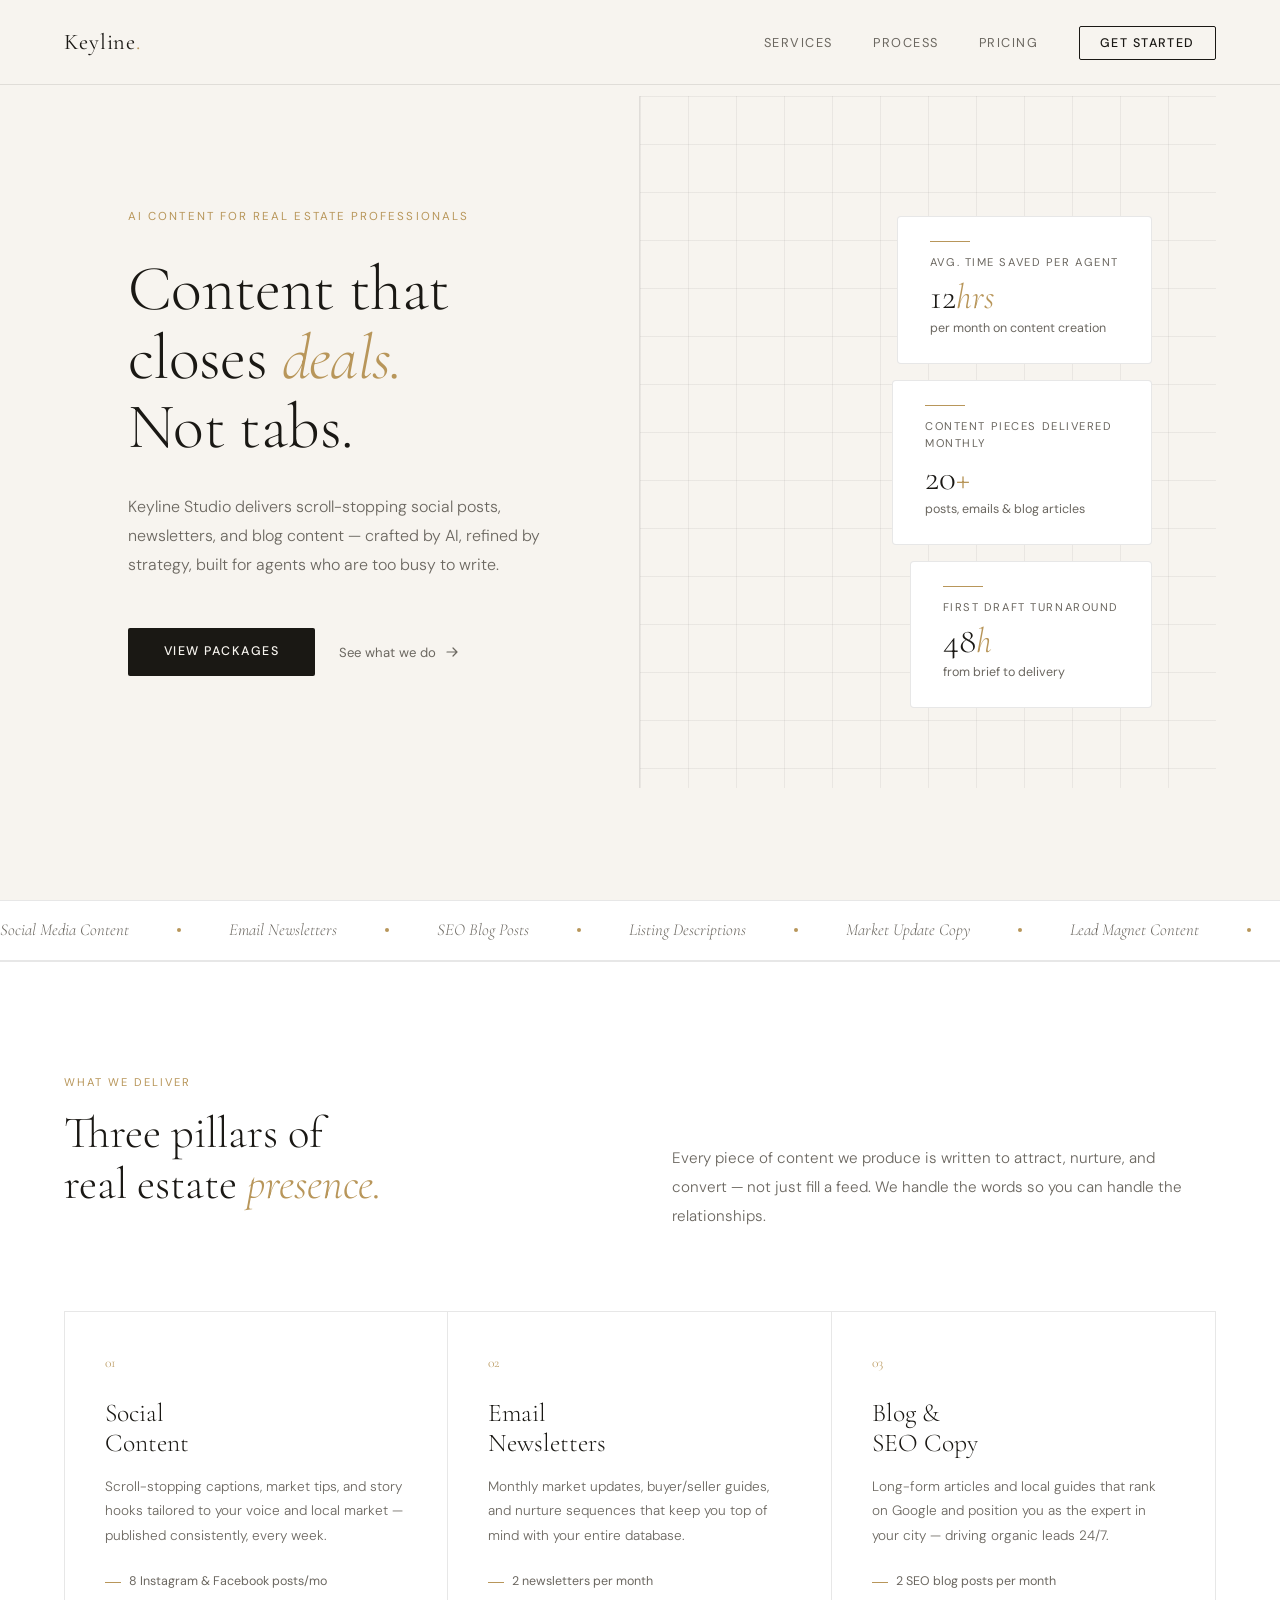
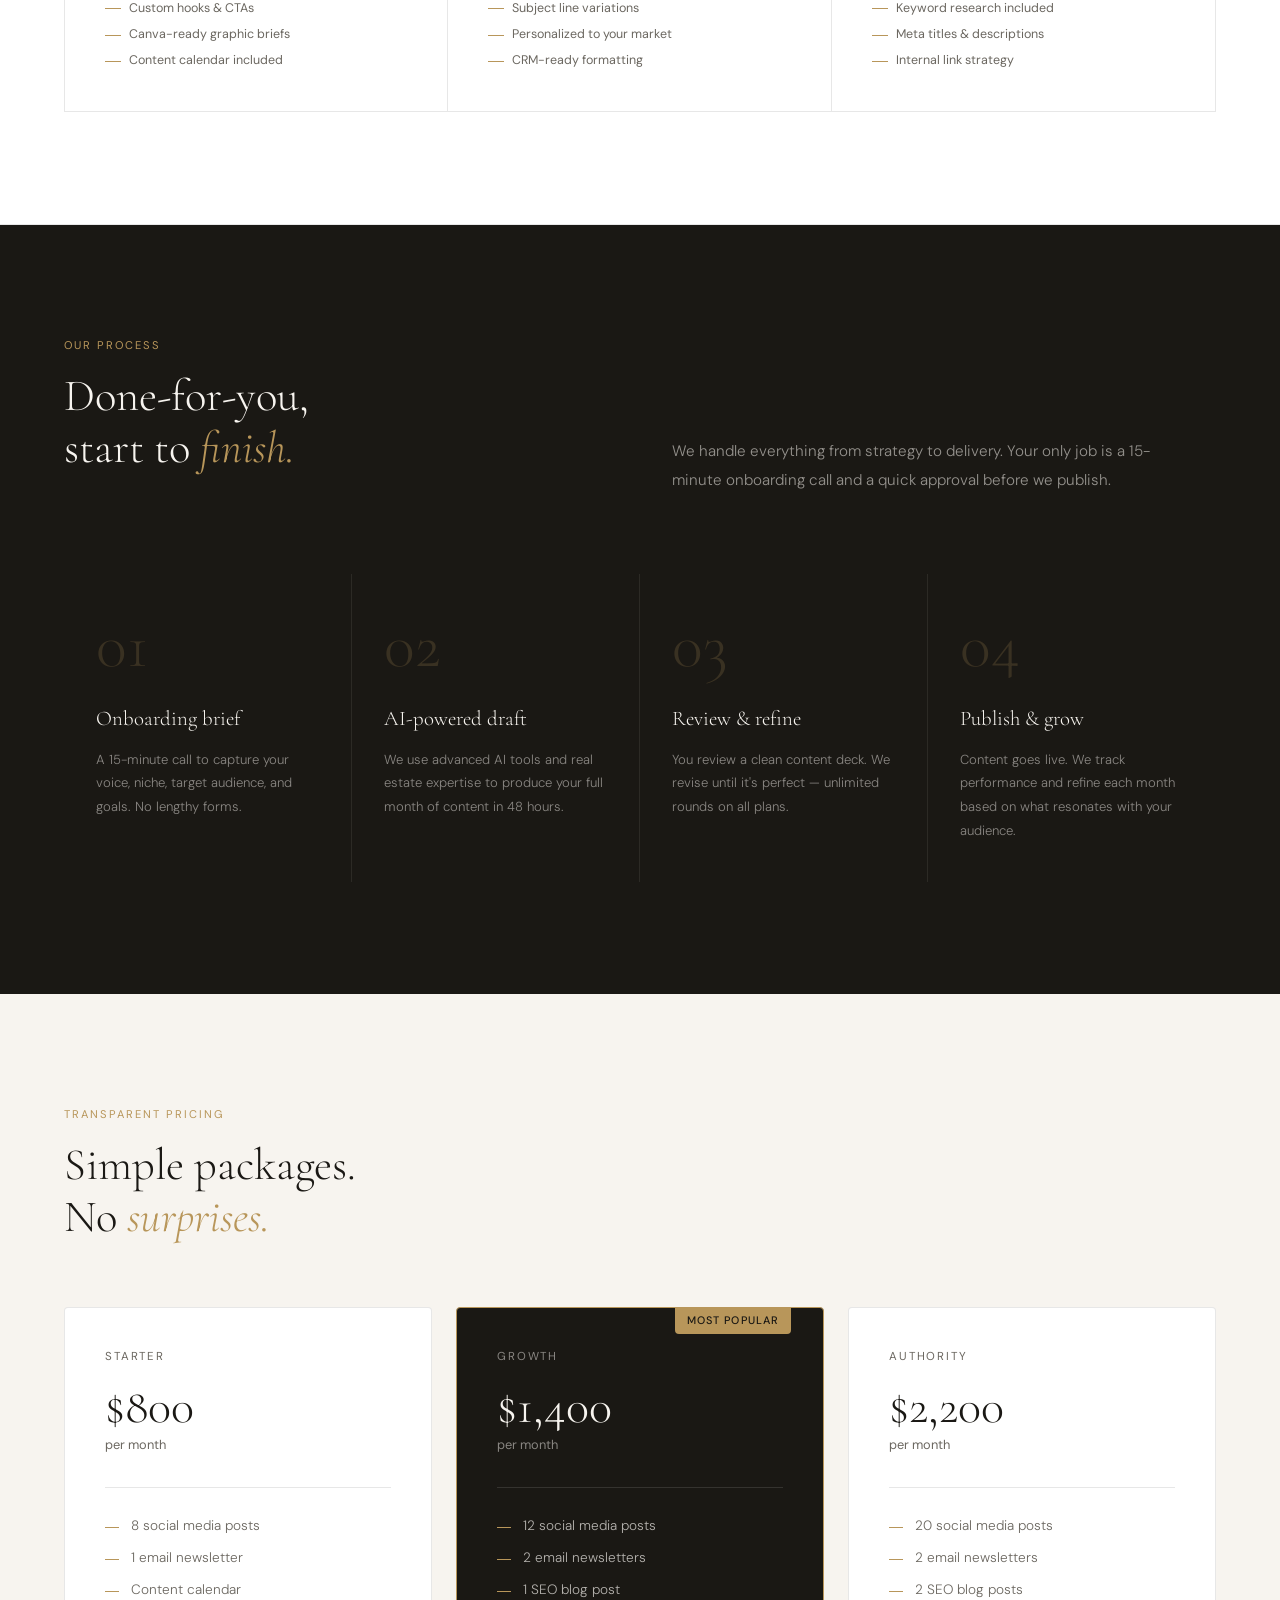
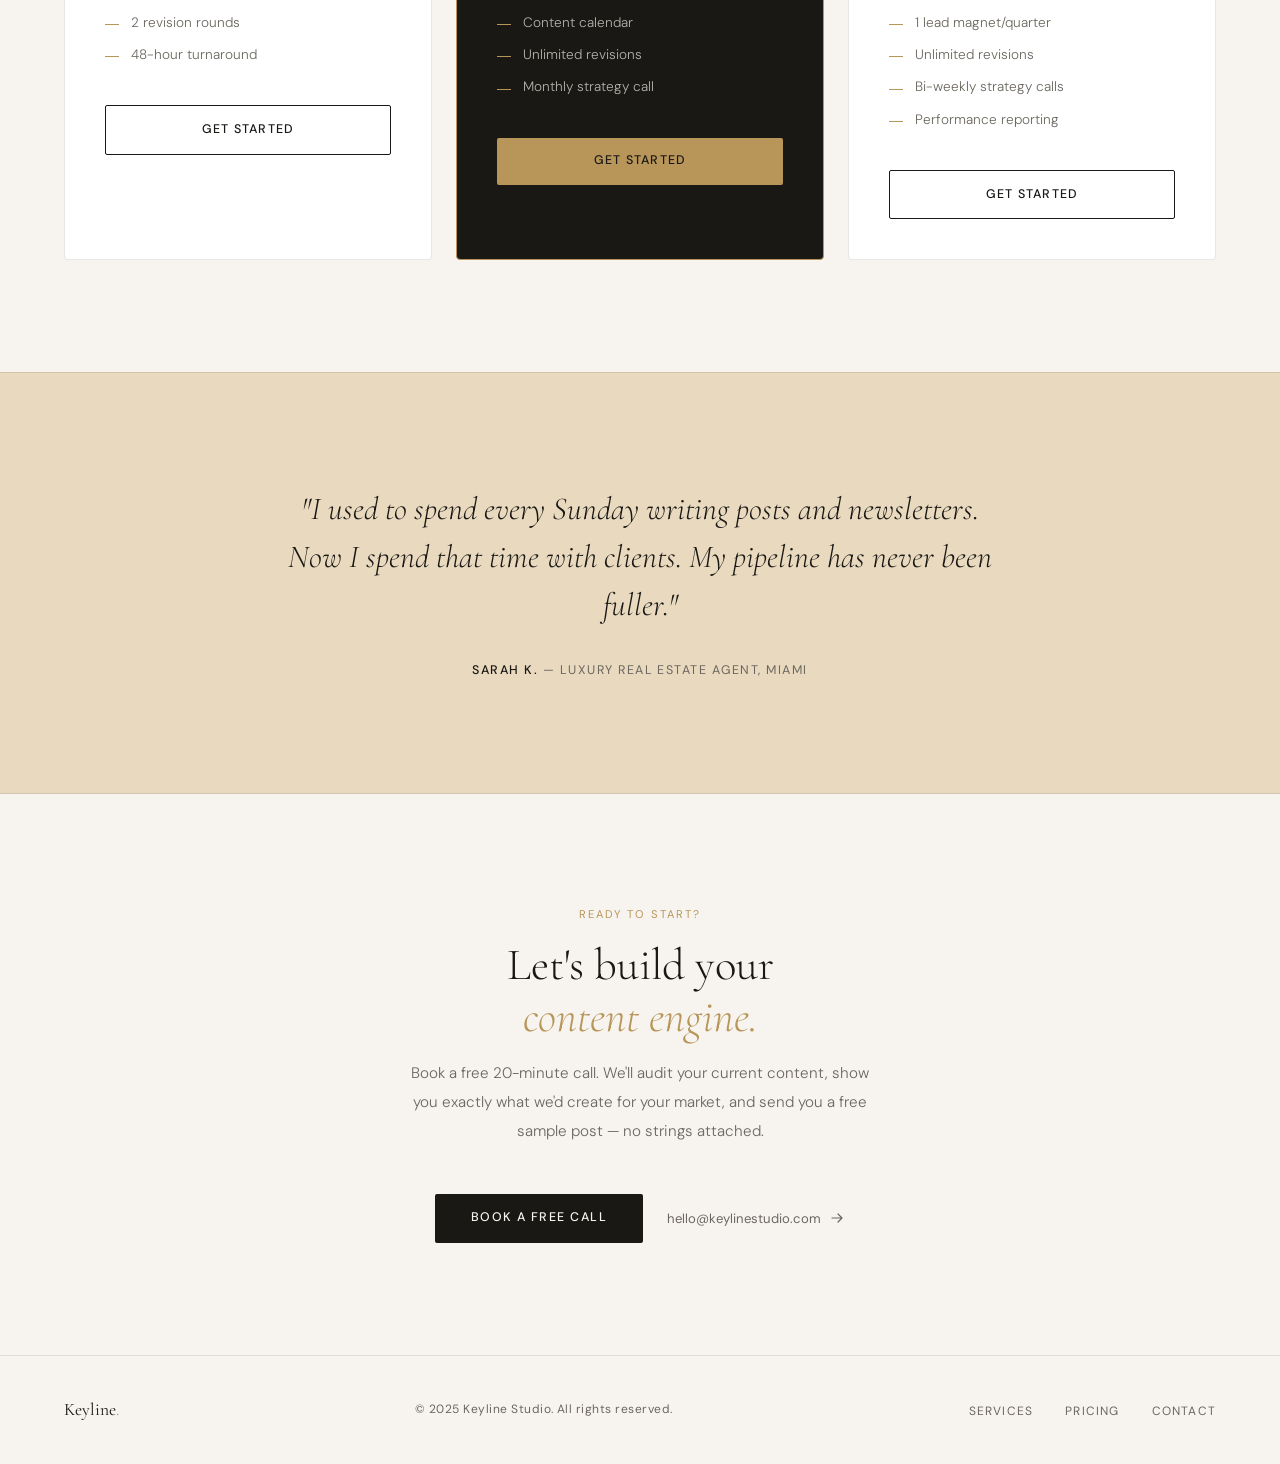
==== index.html @ b84fbfa6 "Add Git, Vercel, and AI integration scaffolding. Wire up static deploy config, env templates for Cla" ====
<!DOCTYPE html>
<html lang="en">
<head>
  <meta charset="UTF-8" />
  <meta name="viewport" content="width=device-width, initial-scale=1.0" />
  <!-- Title is set dynamically by render.js from config -->
  <title>Loading…</title>

  <!-- Google Fonts preconnect (actual import injected by render.js) -->
  <link rel="preconnect" href="https://fonts.googleapis.com" />
  <link rel="preconnect" href="https://fonts.gstatic.com" crossorigin />

  <!-- Styles -->
  <link rel="stylesheet" href="css/styles.css" />
</head>
<body>
  <!--
    All HTML is generated by render.js reading SITE config.
    To rebrand: edit js/config.js only.
    To restyle: edit css/styles.css only.
    To add/remove sections: edit js/render.js only.
  -->

  <!-- 1. Content config -->
  <script src="js/config.js"></script>

  <!-- 2. Component renderer -->
  <script src="js/render.js"></script>

  <!-- 3. Boot -->
  <script>
    Render.mount(SITE);
  </script>
</body>
</html>
---- css/styles.css ----
/* ═══════════════════════════════════════════════════════
   KEYLINE ARCHETYPE — STYLES
   Theme tokens are injected via JS from config.js
   ═══════════════════════════════════════════════════════ */

/* ── RESET & BASE ── */
*, *::before, *::after { box-sizing: border-box; margin: 0; padding: 0; }

html { scroll-behavior: smooth; }

body {
  background: var(--cream);
  color: var(--ink);
  font-family: var(--font-sans);
  font-size: 16px;
  line-height: 1.6;
  -webkit-font-smoothing: antialiased;
  overflow-x: hidden;
}

/* ── NAV ── */
nav {
  position: fixed;
  top: 0; left: 0; right: 0;
  z-index: 100;
  display: flex;
  align-items: center;
  justify-content: space-between;
  padding: 1.5rem 4rem;
  background: rgba(247,244,239,0.85);
  backdrop-filter: blur(12px);
  border-bottom: 0.5px solid var(--border);
}

.nav-logo {
  font-family: var(--font-serif);
  font-size: 1.4rem;
  font-weight: 400;
  letter-spacing: 0.04em;
  color: var(--ink);
  text-decoration: none;
}

.nav-logo span { color: var(--accent); }

.nav-links {
  display: flex;
  align-items: center;
  gap: 2.5rem;
  list-style: none;
}

.nav-links a {
  font-size: 0.8rem;
  font-weight: 400;
  letter-spacing: 0.12em;
  text-transform: uppercase;
  color: var(--ink-light);
  text-decoration: none;
  transition: color 0.2s;
}

.nav-links a:hover { color: var(--ink); }

.nav-cta {
  font-size: 0.78rem !important;
  font-weight: 500 !important;
  letter-spacing: 0.12em;
  color: var(--ink) !important;
  border: 0.5px solid var(--ink);
  padding: 0.5rem 1.25rem;
  border-radius: 2px;
  transition: background 0.2s, color 0.2s !important;
}

.nav-cta:hover {
  background: var(--ink) !important;
  color: var(--cream) !important;
}

/* ── HERO ── */
.hero {
  min-height: 100vh;
  display: grid;
  grid-template-columns: 1fr 1fr;
  padding-top: 6rem;
}

.hero-left {
  display: flex;
  flex-direction: column;
  justify-content: center;
  padding: 6rem 4rem;
  border-right: 0.5px solid var(--border);
}

.hero-eyebrow {
  font-size: 0.72rem;
  font-weight: 400;
  letter-spacing: 0.18em;
  text-transform: uppercase;
  color: var(--accent);
  margin-bottom: 1.75rem;
}

.hero-title {
  font-family: var(--font-serif);
  font-size: clamp(3rem, 5vw, 5.5rem);
  font-weight: 300;
  line-height: 1.08;
  letter-spacing: -0.01em;
  color: var(--ink);
  margin-bottom: 2rem;
}

.hero-title em {
  font-style: italic;
  color: var(--accent);
}

.hero-sub {
  font-size: 1rem;
  font-weight: 300;
  color: var(--ink-light);
  line-height: 1.8;
  max-width: 420px;
  margin-bottom: 3rem;
}

.hero-actions {
  display: flex;
  align-items: center;
  gap: 1.5rem;
}

/* ── BUTTONS ── */
.btn-primary {
  display: inline-block;
  background: var(--ink);
  color: var(--cream);
  font-family: var(--font-sans);
  font-size: 0.78rem;
  font-weight: 500;
  letter-spacing: 0.12em;
  text-transform: uppercase;
  text-decoration: none;
  padding: 0.9rem 2.25rem;
  border-radius: 2px;
  transition: background 0.2s, transform 0.15s;
}

.btn-primary:hover {
  background: #2D2A25;
  transform: translateY(-1px);
}

.btn-ghost {
  display: inline-flex;
  align-items: center;
  gap: 0.5rem;
  font-size: 0.82rem;
  font-weight: 400;
  color: var(--ink-light);
  text-decoration: none;
  transition: color 0.2s;
}

.btn-ghost:hover { color: var(--ink); }
.btn-ghost svg { transition: transform 0.2s; }
.btn-ghost:hover svg { transform: translateX(3px); }

/* ── HERO RIGHT ── */
.hero-right {
  display: flex;
  flex-direction: column;
  justify-content: flex-end;
  padding: 4rem;
  position: relative;
  overflow: hidden;
}

.hero-grid-pattern {
  position: absolute;
  inset: 0;
  background-image:
    linear-gradient(var(--border) 1px, transparent 1px),
    linear-gradient(90deg, var(--border) 1px, transparent 1px);
  background-size: 48px 48px;
  opacity: 0.6;
}

.hero-stat-card {
  position: relative;
  z-index: 2;
  background: var(--white);
  border: 0.5px solid var(--border);
  border-radius: 4px;
  padding: 1.5rem 2rem;
  margin-bottom: 1rem;
  max-width: 320px;
  margin-left: auto;
  animation: floatUp 0.8s ease both;
}

.hero-stat-card:nth-child(2) { animation-delay: 0.15s; }
.hero-stat-card:nth-child(3) { animation-delay: 0.3s; max-width: 260px; }

@keyframes floatUp {
  from { opacity: 0; transform: translateY(20px); }
  to   { opacity: 1; transform: translateY(0); }
}

.stat-label {
  font-size: 0.7rem;
  letter-spacing: 0.14em;
  text-transform: uppercase;
  color: var(--ink-light);
  margin-bottom: 0.4rem;
}

.stat-value {
  font-family: var(--font-serif);
  font-size: 2.2rem;
  font-weight: 300;
  color: var(--ink);
  line-height: 1;
}

.stat-value span { color: var(--accent); font-style: italic; }

.stat-sub {
  font-size: 0.78rem;
  color: var(--ink-light);
  margin-top: 0.3rem;
}

.gold-line {
  width: 40px;
  height: 1px;
  background: var(--accent);
  margin-bottom: 0.75rem;
}

/* ── MARQUEE ── */
.marquee-wrap {
  border-top: 0.5px solid var(--border);
  border-bottom: 0.5px solid var(--border);
  overflow: hidden;
  padding: 1rem 0;
  background: var(--white);
}

.marquee-track {
  display: flex;
  gap: 3rem;
  width: max-content;
  animation: marquee 28s linear infinite;
}

.marquee-item {
  font-family: var(--font-serif);
  font-size: 1.05rem;
  font-weight: 300;
  font-style: italic;
  color: var(--ink-light);
  white-space: nowrap;
  display: flex;
  align-items: center;
  gap: 3rem;
}

.marquee-dot {
  width: 4px;
  height: 4px;
  border-radius: 50%;
  background: var(--accent);
  display: inline-block;
}

@keyframes marquee {
  from { transform: translateX(0); }
  to   { transform: translateX(-50%); }
}

/* ── SECTION BASE ── */
section { padding: 7rem 4rem; }

.section-eyebrow {
  font-size: 0.7rem;
  letter-spacing: 0.18em;
  text-transform: uppercase;
  color: var(--accent);
  margin-bottom: 1rem;
}

.section-title {
  font-family: var(--font-serif);
  font-size: clamp(2.2rem, 3.5vw, 3.5rem);
  font-weight: 300;
  line-height: 1.15;
  color: var(--ink);
  margin-bottom: 1.25rem;
}

.section-title em { font-style: italic; color: var(--accent); }

.section-body {
  font-size: 0.95rem;
  font-weight: 300;
  color: var(--ink-light);
  line-height: 1.9;
  max-width: 520px;
}

/* ── SERVICES ── */
.services {
  background: var(--white);
  border-top: 0.5px solid var(--border);
  border-bottom: 0.5px solid var(--border);
}

.services-inner { max-width: 1200px; margin: 0 auto; }

.services-header {
  display: grid;
  grid-template-columns: 1fr 1fr;
  gap: 4rem;
  margin-bottom: 5rem;
  align-items: end;
}

.services-grid {
  display: grid;
  grid-template-columns: repeat(3, 1fr);
  gap: 0;
  border: 0.5px solid var(--border);
}

.service-item {
  padding: 2.5rem;
  border-right: 0.5px solid var(--border);
  transition: background 0.25s;
  cursor: default;
}

.service-item:last-child { border-right: none; }
.service-item:hover { background: var(--cream); }

.service-num {
  font-family: var(--font-serif);
  font-size: 0.85rem;
  font-weight: 300;
  color: var(--accent);
  margin-bottom: 1.5rem;
}

.service-name {
  font-family: var(--font-serif);
  font-size: 1.6rem;
  font-weight: 300;
  color: var(--ink);
  line-height: 1.2;
  margin-bottom: 1rem;
}

.service-desc {
  font-size: 0.85rem;
  font-weight: 300;
  color: var(--ink-light);
  line-height: 1.8;
  margin-bottom: 1.5rem;
}

.service-includes {
  list-style: none;
  display: flex;
  flex-direction: column;
  gap: 0.4rem;
}

.service-includes li {
  font-size: 0.78rem;
  color: var(--ink-light);
  display: flex;
  align-items: center;
  gap: 0.5rem;
}

.service-includes li::before {
  content: '';
  width: 16px;
  height: 0.5px;
  background: var(--accent);
  flex-shrink: 0;
}

/* ── PRICING ── */
.pricing { max-width: 1200px; margin: 0 auto; }

.pricing-grid {
  display: grid;
  grid-template-columns: repeat(3, 1fr);
  gap: 1.5rem;
  margin-top: 4rem;
}

.pricing-card {
  background: var(--white);
  border: 0.5px solid var(--border);
  border-radius: 4px;
  padding: 2.5rem;
  position: relative;
  transition: transform 0.2s, box-shadow 0.2s;
}

.pricing-card:hover {
  transform: translateY(-4px);
  box-shadow: 0 16px 48px rgba(26,24,20,0.07);
}

.pricing-card.featured {
  border-color: var(--accent);
  background: var(--ink);
}

.featured-badge {
  position: absolute;
  top: -1px; right: 2rem;
  background: var(--accent);
  color: var(--ink);
  font-size: 0.68rem;
  font-weight: 500;
  letter-spacing: 0.1em;
  text-transform: uppercase;
  padding: 0.3rem 0.75rem;
  border-radius: 0 0 4px 4px;
}

.pricing-tier {
  font-size: 0.72rem;
  letter-spacing: 0.16em;
  text-transform: uppercase;
  color: var(--ink-light);
  margin-bottom: 1rem;
}

.pricing-card.featured .pricing-tier { color: rgba(247,244,239,0.5); }

.pricing-price {
  font-family: var(--font-serif);
  font-size: 3rem;
  font-weight: 300;
  color: var(--ink);
  line-height: 1;
  margin-bottom: 0.25rem;
}

.pricing-card.featured .pricing-price { color: var(--cream); }

.pricing-period {
  font-size: 0.8rem;
  color: var(--ink-light);
  margin-bottom: 2rem;
}

.pricing-card.featured .pricing-period { color: rgba(247,244,239,0.5); }

.pricing-divider {
  height: 0.5px;
  background: var(--border);
  margin-bottom: 1.75rem;
}

.pricing-card.featured .pricing-divider { background: rgba(247,244,239,0.12); }

.pricing-features {
  list-style: none;
  display: flex;
  flex-direction: column;
  gap: 0.75rem;
  margin-bottom: 2.5rem;
}

.pricing-features li {
  font-size: 0.85rem;
  font-weight: 300;
  color: var(--ink-light);
  display: flex;
  align-items: flex-start;
  gap: 0.75rem;
  line-height: 1.5;
}

.pricing-card.featured .pricing-features li { color: rgba(247,244,239,0.7); }

.pricing-features li::before {
  content: '';
  width: 14px;
  height: 0.5px;
  background: var(--accent);
  flex-shrink: 0;
  margin-top: 0.7rem;
}

.btn-pricing {
  display: block;
  text-align: center;
  padding: 0.85rem;
  font-size: 0.78rem;
  font-weight: 500;
  letter-spacing: 0.1em;
  text-transform: uppercase;
  text-decoration: none;
  border-radius: 2px;
  transition: all 0.2s;
}

.btn-pricing-outline {
  border: 0.5px solid var(--ink);
  color: var(--ink);
}

.btn-pricing-outline:hover {
  background: var(--ink);
  color: var(--cream);
}

.btn-pricing-accent {
  background: var(--accent);
  color: var(--ink);
  border: none;
}

.btn-pricing-accent:hover { filter: brightness(0.9); }

/* ── HOW IT WORKS ── */
.how {
  background: var(--ink);
  color: var(--cream);
}

.how .section-title { color: var(--cream); }
.how .section-eyebrow { color: var(--accent); }
.how .section-body { color: rgba(247,244,239,0.55); }

.how-inner { max-width: 1200px; margin: 0 auto; }

.how-header {
  display: grid;
  grid-template-columns: 1fr 1fr;
  gap: 4rem;
  align-items: end;
  margin-bottom: 5rem;
}

.steps {
  display: grid;
  grid-template-columns: repeat(4, 1fr);
  gap: 0;
}

.step {
  padding: 2.5rem 2rem;
  border-right: 0.5px solid rgba(247,244,239,0.08);
}

.step:last-child { border-right: none; }

.step-num {
  font-family: var(--font-serif);
  font-size: 4rem;
  font-weight: 300;
  color: rgba(184,150,90,0.2);
  line-height: 1;
  margin-bottom: 1.5rem;
}

.step-title {
  font-family: var(--font-serif);
  font-size: 1.3rem;
  font-weight: 300;
  color: var(--cream);
  margin-bottom: 0.75rem;
}

.step-desc {
  font-size: 0.82rem;
  font-weight: 300;
  color: rgba(247,244,239,0.5);
  line-height: 1.8;
}

/* ── TESTIMONIAL ── */
.testimonial {
  background: var(--accent-light);
  border-top: 0.5px solid var(--border);
  border-bottom: 0.5px solid var(--border);
  text-align: center;
}

.testimonial-inner { max-width: 720px; margin: 0 auto; }

.testimonial-quote {
  font-family: var(--font-serif);
  font-size: clamp(1.5rem, 2.5vw, 2.25rem);
  font-weight: 300;
  font-style: italic;
  color: var(--ink);
  line-height: 1.5;
  margin-bottom: 2rem;
}

.testimonial-author {
  font-size: 0.78rem;
  letter-spacing: 0.12em;
  text-transform: uppercase;
  color: var(--ink-light);
}

.testimonial-author strong {
  color: var(--ink);
  font-weight: 500;
}

/* ── CTA ── */
.cta-section {
  text-align: center;
  max-width: 680px;
  margin: 0 auto;
}

.cta-section .section-title { margin-bottom: 1rem; }
.cta-section .section-body  { margin: 0 auto 3rem; text-align: center; max-width: 460px; }

.cta-actions {
  display: flex;
  align-items: center;
  justify-content: center;
  gap: 1.5rem;
}

/* ── FOOTER ── */
footer {
  border-top: 0.5px solid var(--border);
  padding: 2.5rem 4rem;
  display: flex;
  align-items: center;
  justify-content: space-between;
}

.footer-logo {
  font-family: var(--font-serif);
  font-size: 1.1rem;
  font-weight: 400;
  color: var(--ink);
}

.footer-logo span { color: var(--accent); }

.footer-copy {
  font-size: 0.75rem;
  color: var(--ink-light);
  letter-spacing: 0.04em;
}

.footer-links {
  display: flex;
  gap: 2rem;
  list-style: none;
}

.footer-links a {
  font-size: 0.75rem;
  letter-spacing: 0.1em;
  text-transform: uppercase;
  color: var(--ink-light);
  text-decoration: none;
  transition: color 0.2s;
}

.footer-links a:hover { color: var(--ink); }

/* ── SCROLL ANIMATION ── */
.fade-up {
  opacity: 0;
  transform: translateY(24px);
  transition: opacity 0.7s ease, transform 0.7s ease;
}

.fade-up.visible {
  opacity: 1;
  transform: translateY(0);
}

/* ── RESPONSIVE ── */
@media (max-width: 900px) {
  nav { padding: 1.25rem 1.5rem; }
  .nav-links { display: none; }
  .hero { grid-template-columns: 1fr; }
  .hero-left { padding: 2rem 1.5rem; }
  .hero-right { display: none; }
  section { padding: 4rem 1.5rem; }
  .services-header { grid-template-columns: 1fr; }
  .services-grid { grid-template-columns: 1fr; }
  .service-item { border-right: none; border-bottom: 0.5px solid var(--border); }
  .pricing-grid { grid-template-columns: 1fr; }
  .how-header { grid-template-columns: 1fr; }
  .steps { grid-template-columns: 1fr 1fr; }
  .step { border-bottom: 0.5px solid rgba(247,244,239,0.08); }
  footer { flex-direction: column; gap: 1rem; text-align: center; padding: 2rem 1.5rem; }
  .footer-links { flex-wrap: wrap; justify-content: center; }
}
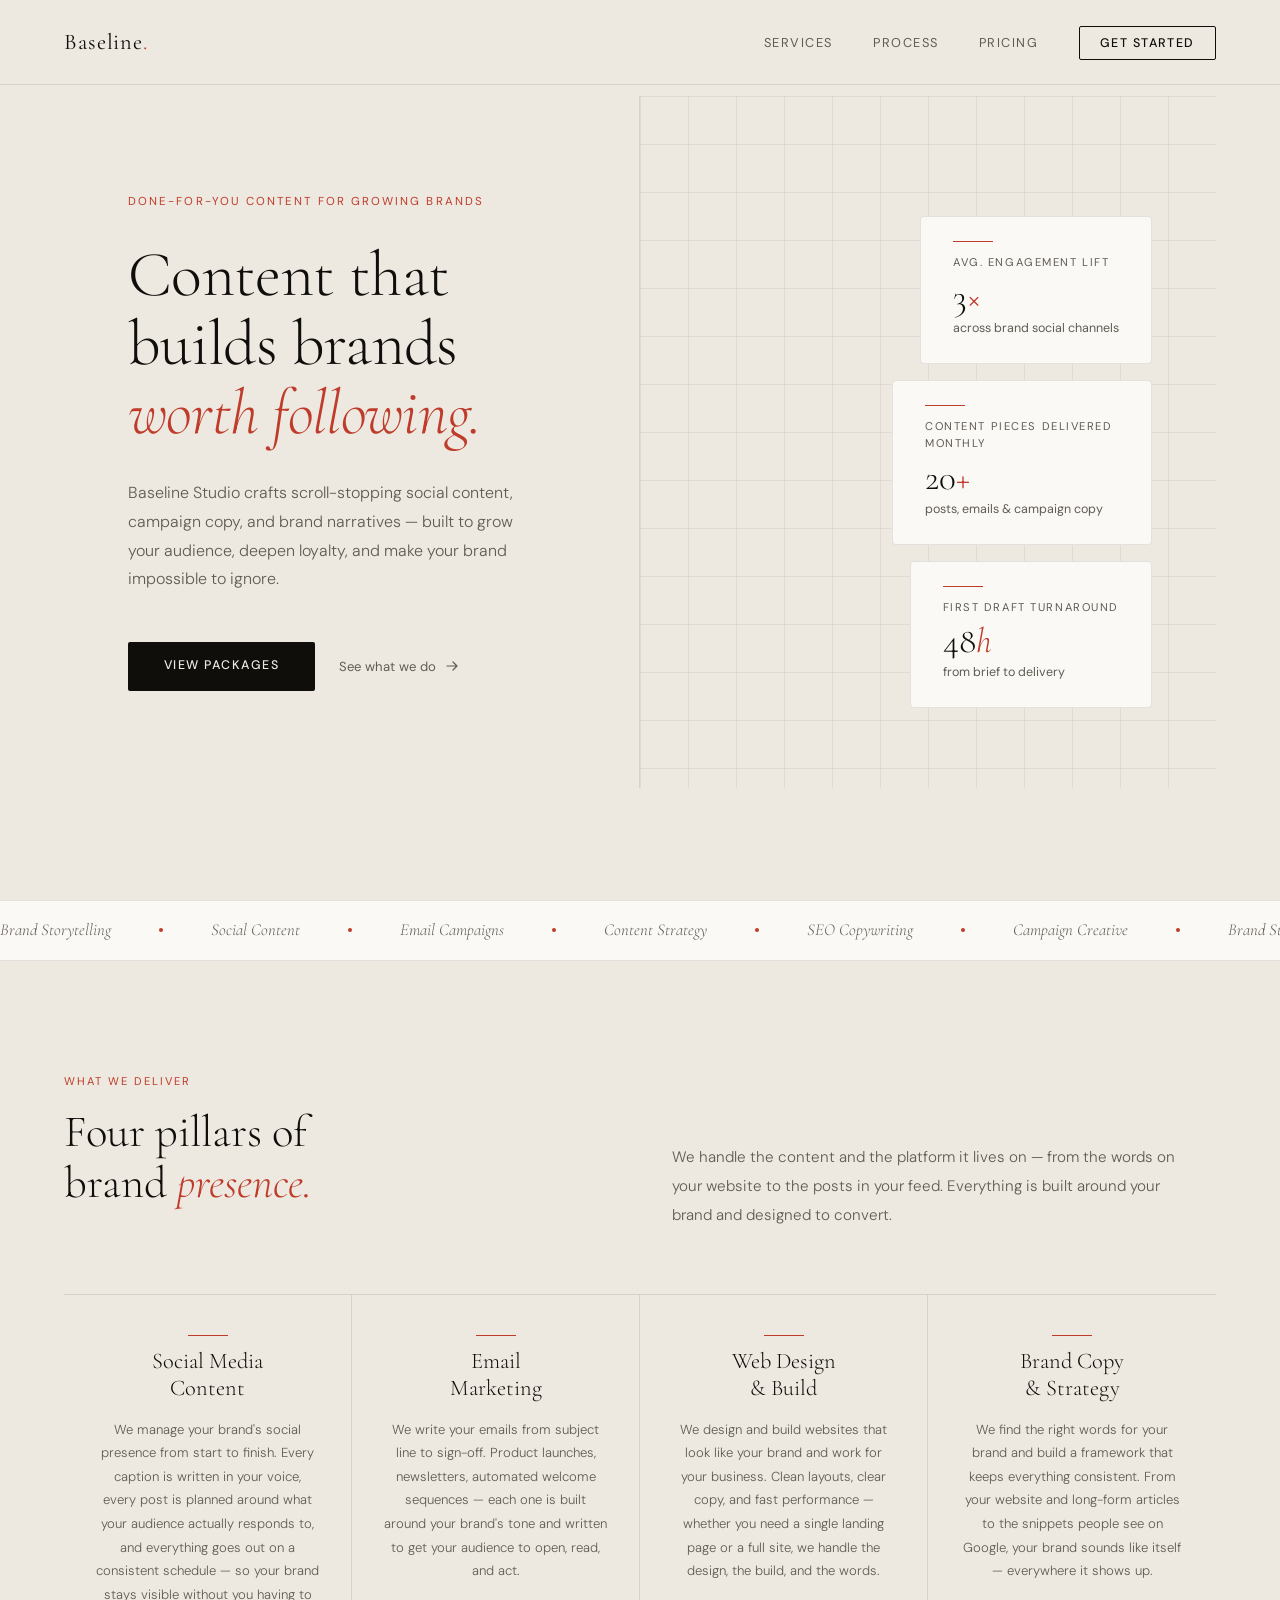
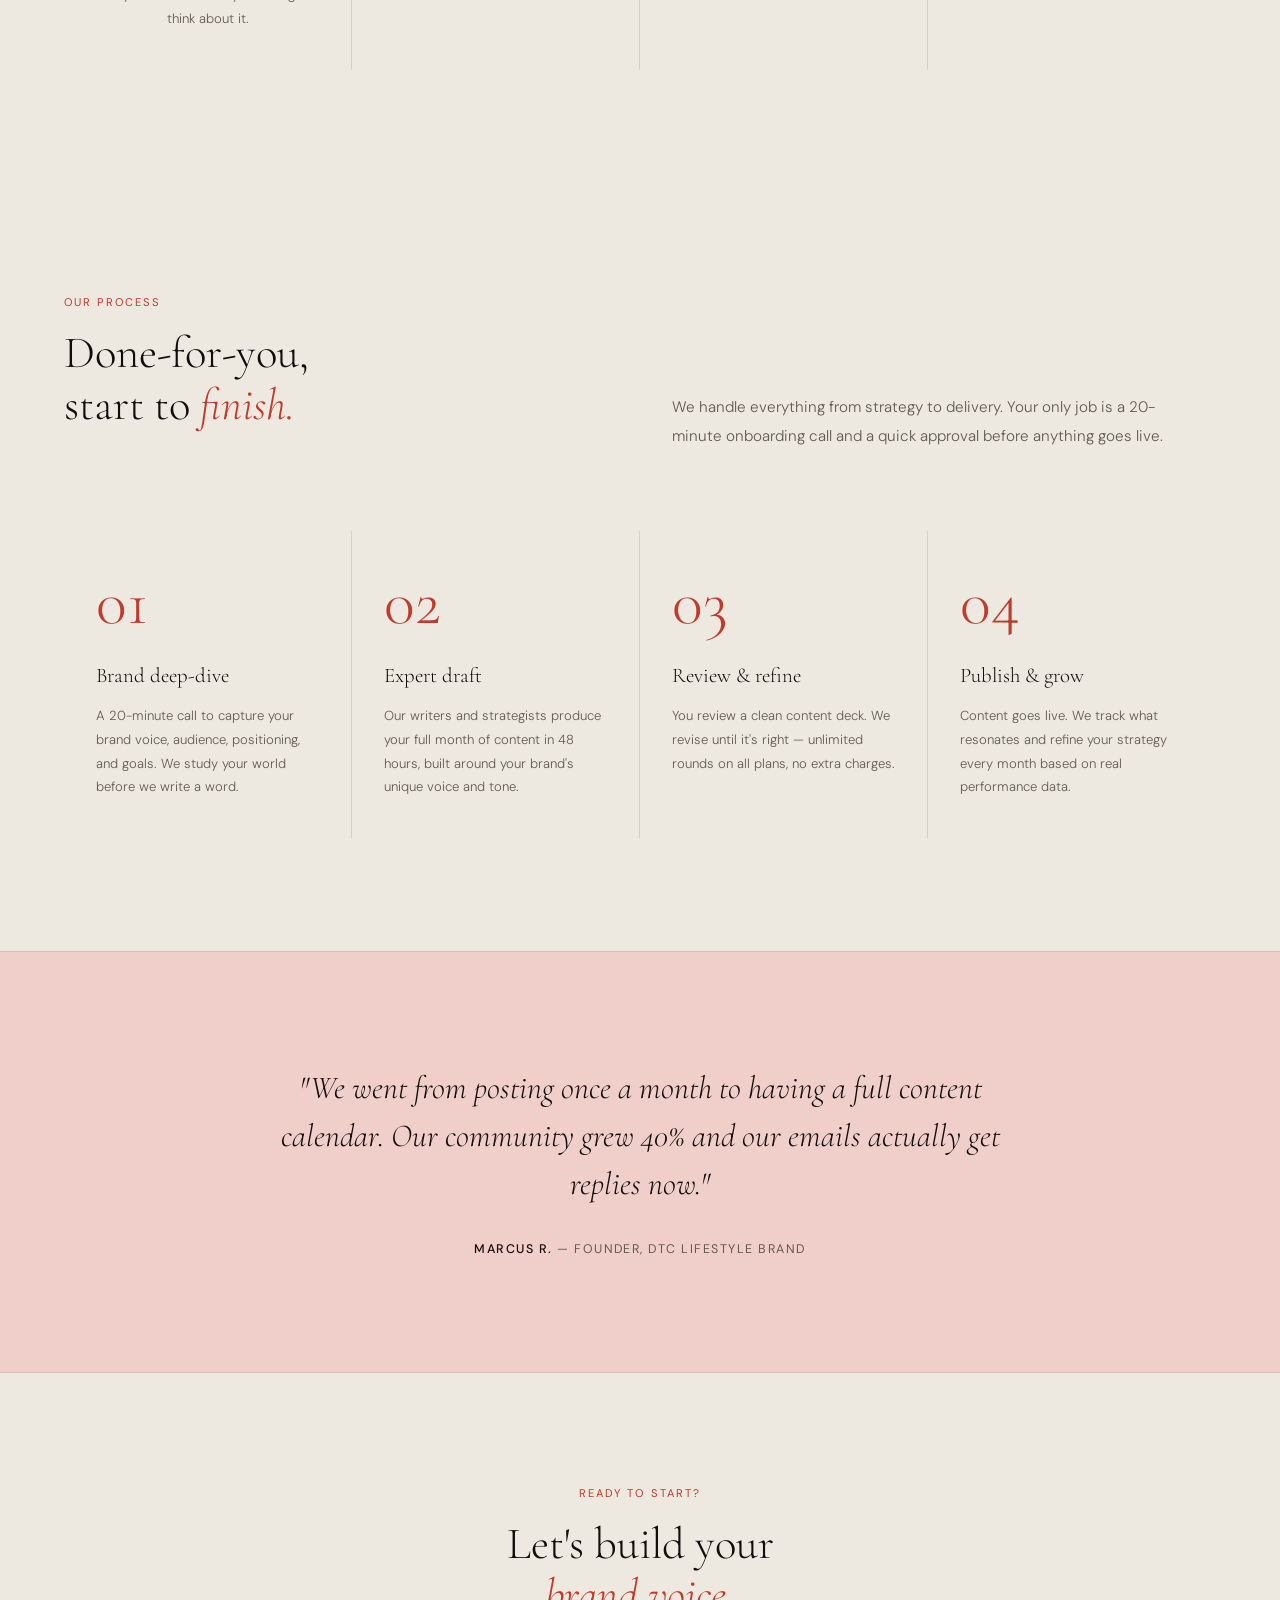
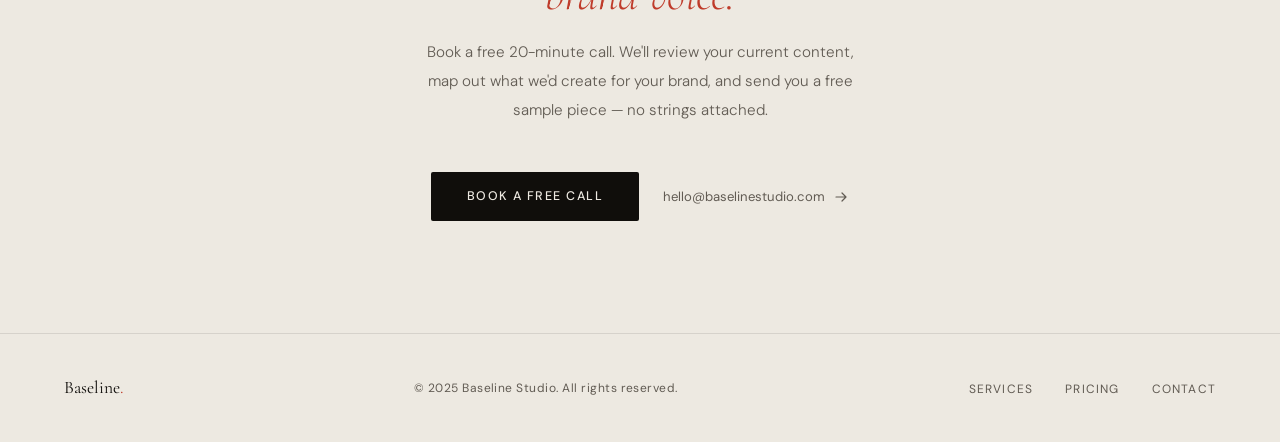
==== commit f4af31fd: "Add services and process sections to landing page Co-Authored-By: Claude Sonnet 4.6 <noreply@anthrop" ====
--- a/index.html
+++ b/index.html
@@ -29,7 +29,9 @@
 
   <!-- 3. Boot -->
   <script>
-    Render.mount(SITE);
+    Render.mount(SITE, {
+      sections: ['nav', 'hero', 'marquee', 'services', 'process', 'testimonial', 'cta', 'footer']
+    });
   </script>
 </body>
 </html>
--- a/css/styles.css
+++ b/css/styles.css
@@ -27,7 +27,7 @@
   align-items: center;
   justify-content: space-between;
   padding: 1.5rem 4rem;
-  background: rgba(247,244,239,0.85);
+  background: rgba(237,233,225,0.85);
   backdrop-filter: blur(12px);
   border-bottom: 0.5px solid var(--border);
 }
@@ -313,85 +313,47 @@
 }
 
 /* ── SERVICES ── */
-.services {
-  background: var(--white);
-  border-top: 0.5px solid var(--border);
-  border-bottom: 0.5px solid var(--border);
-}
-
 .services-inner { max-width: 1200px; margin: 0 auto; }
 
 .services-header {
   display: grid;
   grid-template-columns: 1fr 1fr;
   gap: 4rem;
-  margin-bottom: 5rem;
+  margin-bottom: 4rem;
   align-items: end;
 }
 
-.services-grid {
+.services-cols {
   display: grid;
-  grid-template-columns: repeat(3, 1fr);
+  grid-template-columns: repeat(4, 1fr);
   gap: 0;
-  border: 0.5px solid var(--border);
-}
-
-.service-item {
-  padding: 2.5rem;
+  border-top: 0.5px solid var(--border);
+}
+
+.service-col {
+  padding: 2.5rem 2rem;
   border-right: 0.5px solid var(--border);
-  transition: background 0.25s;
-  cursor: default;
-}
-
-.service-item:last-child { border-right: none; }
-.service-item:hover { background: var(--cream); }
-
-.service-num {
-  font-family: var(--font-serif);
-  font-size: 0.85rem;
-  font-weight: 300;
-  color: var(--accent);
-  margin-bottom: 1.5rem;
-}
-
-.service-name {
-  font-family: var(--font-serif);
-  font-size: 1.6rem;
+  text-align: center;
+}
+
+.service-col:last-child { border-right: none; }
+
+.service-col .gold-line { margin-left: auto; margin-right: auto; }
+
+.service-col-name {
+  font-family: var(--font-serif);
+  font-size: 1.4rem;
   font-weight: 300;
   color: var(--ink);
   line-height: 1.2;
   margin-bottom: 1rem;
 }
 
-.service-desc {
-  font-size: 0.85rem;
+.service-col-desc {
+  font-size: 0.82rem;
   font-weight: 300;
   color: var(--ink-light);
   line-height: 1.8;
-  margin-bottom: 1.5rem;
-}
-
-.service-includes {
-  list-style: none;
-  display: flex;
-  flex-direction: column;
-  gap: 0.4rem;
-}
-
-.service-includes li {
-  font-size: 0.78rem;
-  color: var(--ink-light);
-  display: flex;
-  align-items: center;
-  gap: 0.5rem;
-}
-
-.service-includes li::before {
-  content: '';
-  width: 16px;
-  height: 0.5px;
-  background: var(--accent);
-  flex-shrink: 0;
 }
 
 /* ── PRICING ── */
@@ -415,7 +377,7 @@
 
 .pricing-card:hover {
   transform: translateY(-4px);
-  box-shadow: 0 16px 48px rgba(26,24,20,0.07);
+  box-shadow: 0 16px 48px rgba(16,14,11,0.07);
 }
 
 .pricing-card.featured {
@@ -444,7 +406,7 @@
   margin-bottom: 1rem;
 }
 
-.pricing-card.featured .pricing-tier { color: rgba(247,244,239,0.5); }
+.pricing-card.featured .pricing-tier { color: rgba(237,233,225,0.5); }
 
 .pricing-price {
   font-family: var(--font-serif);
@@ -463,7 +425,7 @@
   margin-bottom: 2rem;
 }
 
-.pricing-card.featured .pricing-period { color: rgba(247,244,239,0.5); }
+.pricing-card.featured .pricing-period { color: rgba(237,233,225,0.5); }
 
 .pricing-divider {
   height: 0.5px;
@@ -471,7 +433,7 @@
   margin-bottom: 1.75rem;
 }
 
-.pricing-card.featured .pricing-divider { background: rgba(247,244,239,0.12); }
+.pricing-card.featured .pricing-divider { background: rgba(237,233,225,0.12); }
 
 .pricing-features {
   list-style: none;
@@ -491,7 +453,7 @@
   line-height: 1.5;
 }
 
-.pricing-card.featured .pricing-features li { color: rgba(247,244,239,0.7); }
+.pricing-card.featured .pricing-features li { color: rgba(237,233,225,0.7); }
 
 .pricing-features li::before {
   content: '';
@@ -534,14 +496,8 @@
 .btn-pricing-accent:hover { filter: brightness(0.9); }
 
 /* ── HOW IT WORKS ── */
-.how {
-  background: var(--ink);
-  color: var(--cream);
-}
-
-.how .section-title { color: var(--cream); }
 .how .section-eyebrow { color: var(--accent); }
-.how .section-body { color: rgba(247,244,239,0.55); }
+.how .section-body { color: var(--ink-light); }
 
 .how-inner { max-width: 1200px; margin: 0 auto; }
 
@@ -561,7 +517,7 @@
 
 .step {
   padding: 2.5rem 2rem;
-  border-right: 0.5px solid rgba(247,244,239,0.08);
+  border-right: 0.5px solid var(--border);
 }
 
 .step:last-child { border-right: none; }
@@ -570,7 +526,7 @@
   font-family: var(--font-serif);
   font-size: 4rem;
   font-weight: 300;
-  color: rgba(184,150,90,0.2);
+  color: var(--accent);
   line-height: 1;
   margin-bottom: 1.5rem;
 }
@@ -579,14 +535,14 @@
   font-family: var(--font-serif);
   font-size: 1.3rem;
   font-weight: 300;
-  color: var(--cream);
+  color: var(--ink);
   margin-bottom: 0.75rem;
 }
 
 .step-desc {
   font-size: 0.82rem;
   font-weight: 300;
-  color: rgba(247,244,239,0.5);
+  color: var(--ink-light);
   line-height: 1.8;
 }
 
@@ -679,6 +635,80 @@
 }
 
 .footer-links a:hover { color: var(--ink); }
+
+/* ── CONSULTATION FORM ── */
+.consultation {
+  min-height: calc(100vh - 80px);
+  display: flex;
+  align-items: center;
+  justify-content: center;
+  padding: 8rem 4rem 6rem;
+}
+
+.consultation-inner {
+  width: 100%;
+  max-width: 560px;
+}
+
+.consultation-inner .section-body {
+  margin-bottom: 3rem;
+}
+
+.form-group {
+  display: flex;
+  flex-direction: column;
+  gap: 0.5rem;
+  margin-bottom: 1.5rem;
+}
+
+.form-group label {
+  font-size: 0.72rem;
+  letter-spacing: 0.14em;
+  text-transform: uppercase;
+  color: var(--ink-light);
+}
+
+.form-group input,
+.form-group select,
+.form-group textarea {
+  background: var(--white);
+  border: 0.5px solid var(--border);
+  border-radius: 2px;
+  padding: 0.85rem 1rem;
+  font-family: var(--font-sans);
+  font-size: 0.9rem;
+  font-weight: 300;
+  color: var(--ink);
+  outline: none;
+  transition: border-color 0.2s;
+  width: 100%;
+  -webkit-appearance: none;
+}
+
+.form-group input:focus,
+.form-group select:focus,
+.form-group textarea:focus {
+  border-color: var(--accent);
+}
+
+.form-group textarea {
+  resize: vertical;
+  min-height: 110px;
+  line-height: 1.6;
+}
+
+.form-group select { cursor: pointer; }
+
+.form-row {
+  display: grid;
+  grid-template-columns: 1fr 1fr;
+  gap: 1.25rem;
+}
+
+.form-submit {
+  margin-top: 0.5rem;
+  width: 100%;
+}
 
 /* ── SCROLL ANIMATION ── */
 .fade-up {
@@ -700,13 +730,16 @@
   .hero-left { padding: 2rem 1.5rem; }
   .hero-right { display: none; }
   section { padding: 4rem 1.5rem; }
-  .services-header { grid-template-columns: 1fr; }
-  .services-grid { grid-template-columns: 1fr; }
-  .service-item { border-right: none; border-bottom: 0.5px solid var(--border); }
+  .services-header { grid-template-columns: 1fr; gap: 1.5rem; margin-bottom: 2.5rem; }
+  .services-cols { grid-template-columns: 1fr 1fr; }
+  .service-col { border-right: none; border-bottom: 0.5px solid var(--border); }
+  .service-col:last-child { border-bottom: none; }
   .pricing-grid { grid-template-columns: 1fr; }
   .how-header { grid-template-columns: 1fr; }
   .steps { grid-template-columns: 1fr 1fr; }
-  .step { border-bottom: 0.5px solid rgba(247,244,239,0.08); }
+  .step { border-bottom: 0.5px solid var(--border); }
   footer { flex-direction: column; gap: 1rem; text-align: center; padding: 2rem 1.5rem; }
   .footer-links { flex-wrap: wrap; justify-content: center; }
-}
+  .form-row { grid-template-columns: 1fr; }
+  .consultation { padding: 6rem 1.5rem 4rem; }
+}
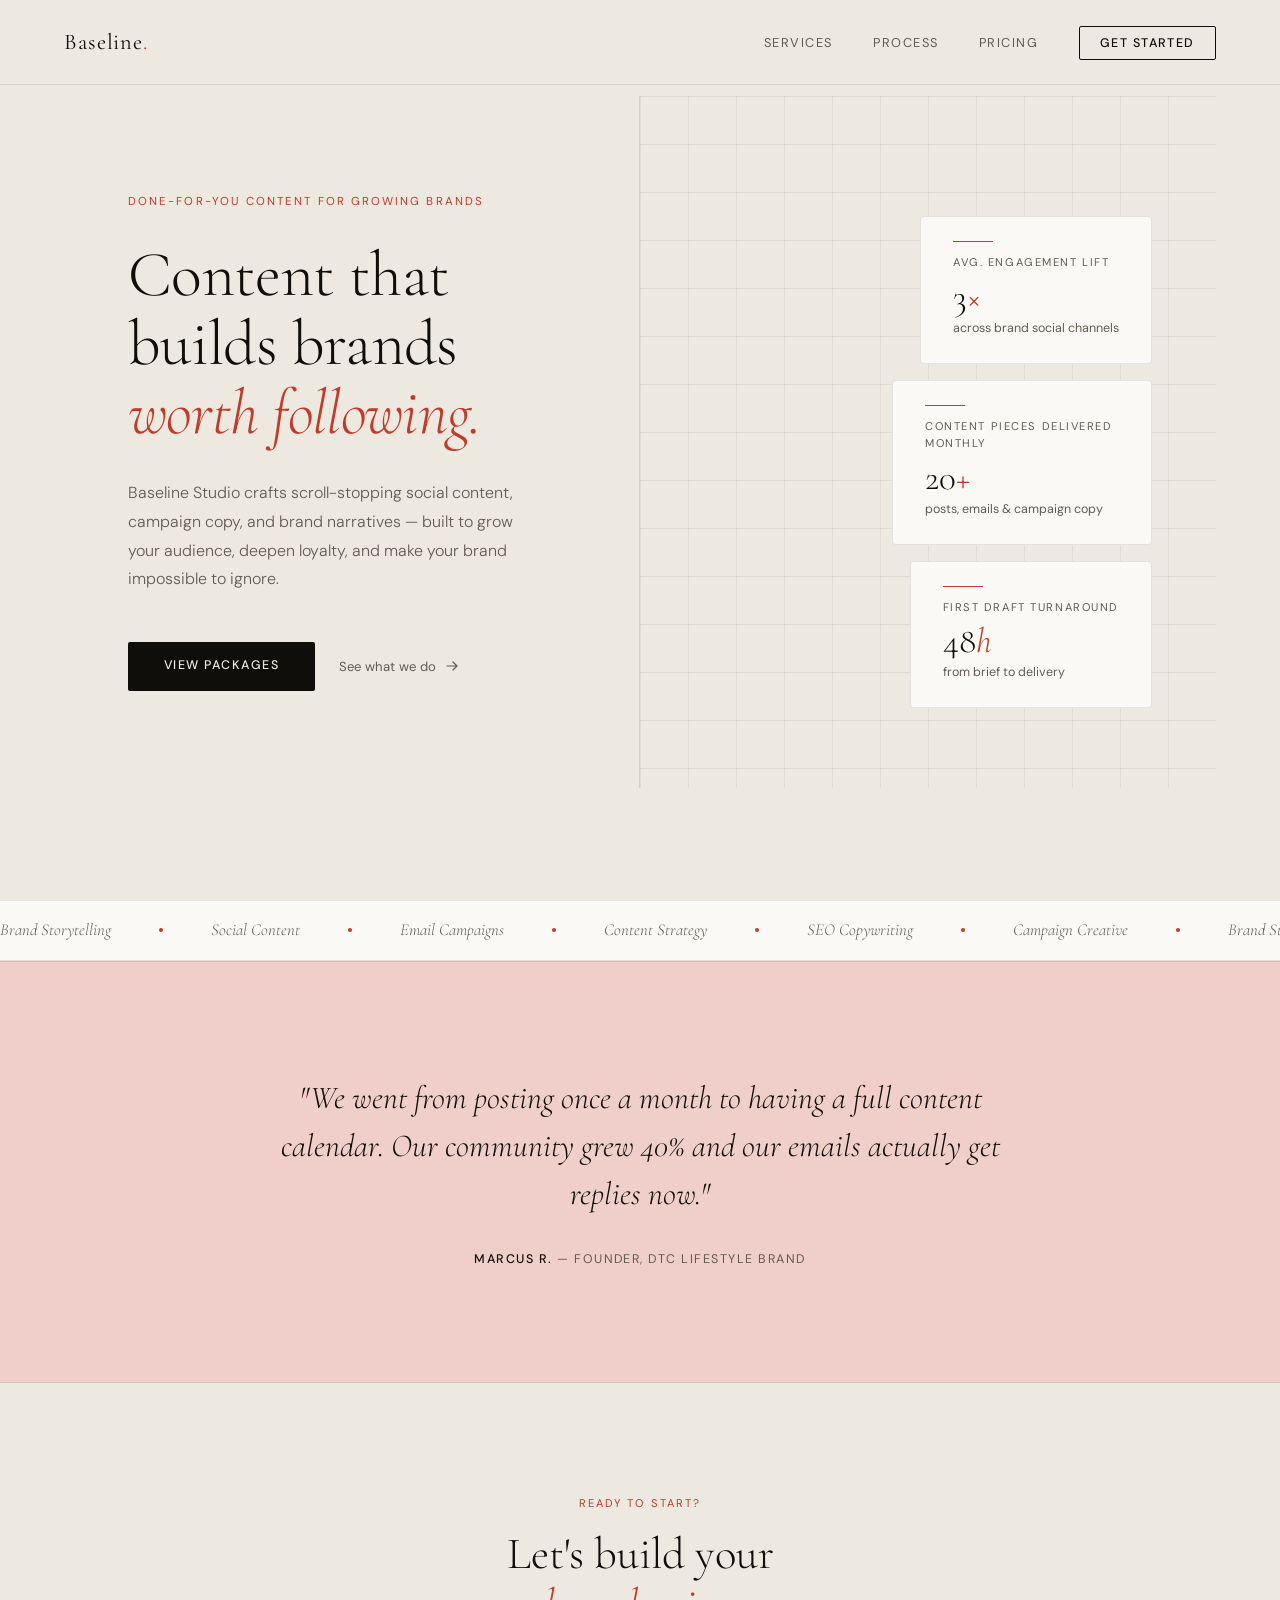
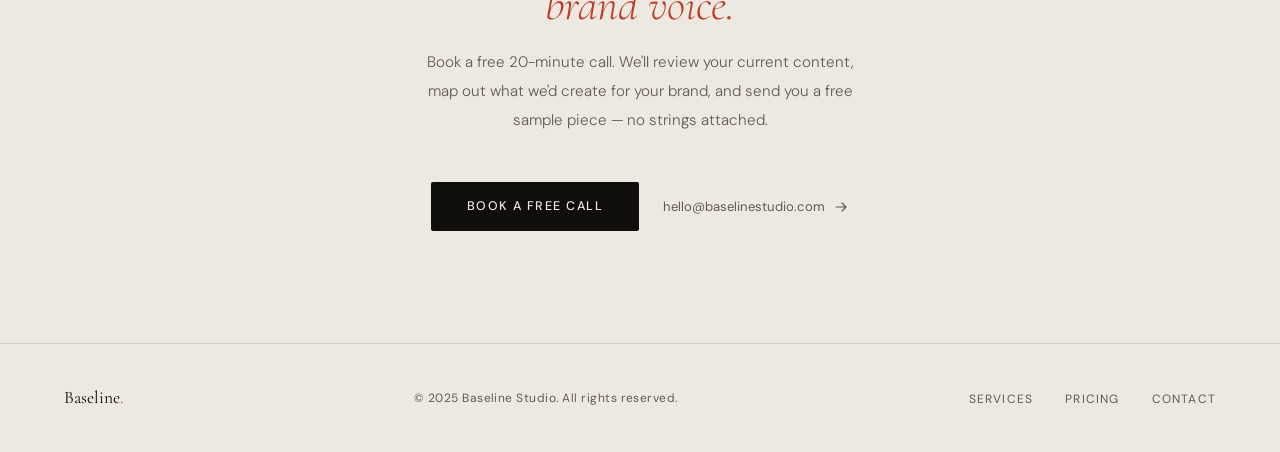
==== commit 20aa7c06: "Remove services and process sections from landing page Co-Authored-By: Claude Sonnet 4.6 <noreply@an" ====
--- a/index.html
+++ b/index.html
@@ -30,7 +30,7 @@
   <!-- 3. Boot -->
   <script>
     Render.mount(SITE, {
-      sections: ['nav', 'hero', 'marquee', 'services', 'process', 'testimonial', 'cta', 'footer']
+      sections: ['nav', 'hero', 'marquee', 'testimonial', 'cta', 'footer']
     });
   </script>
 </body>
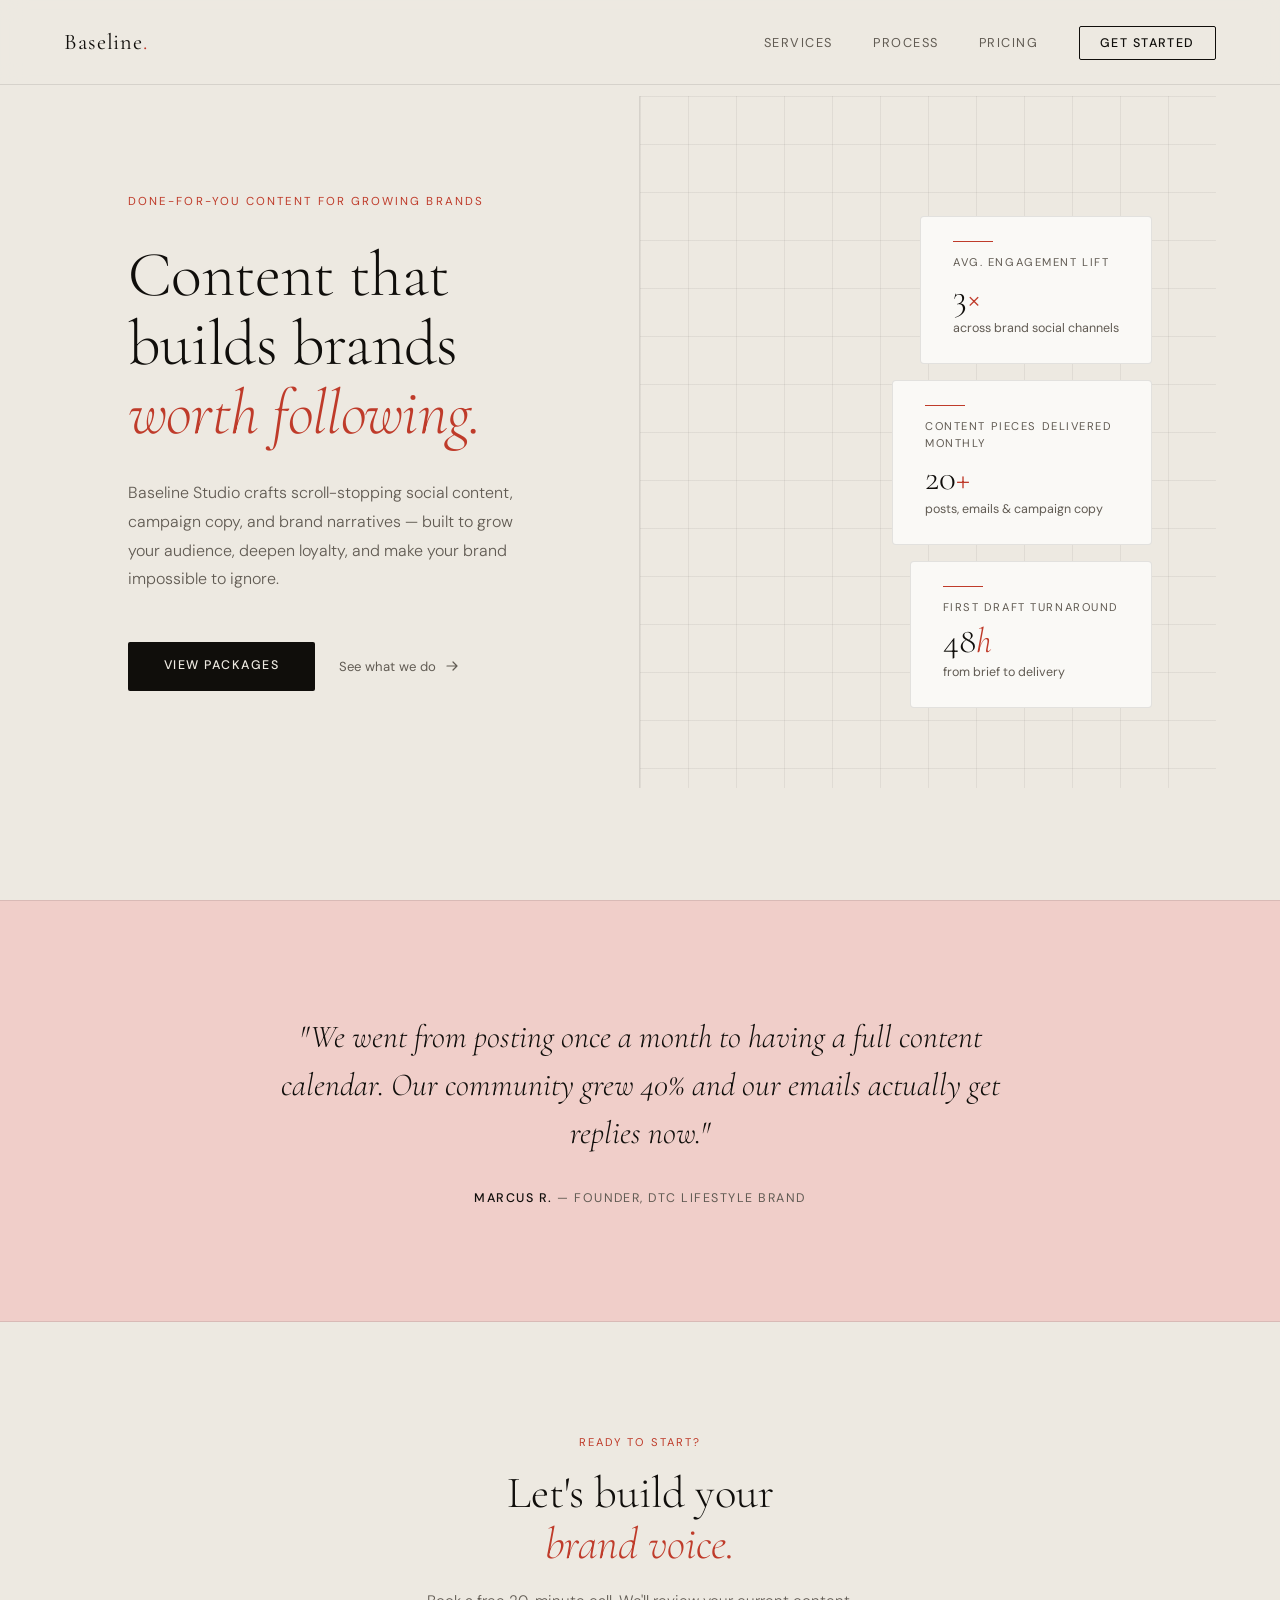
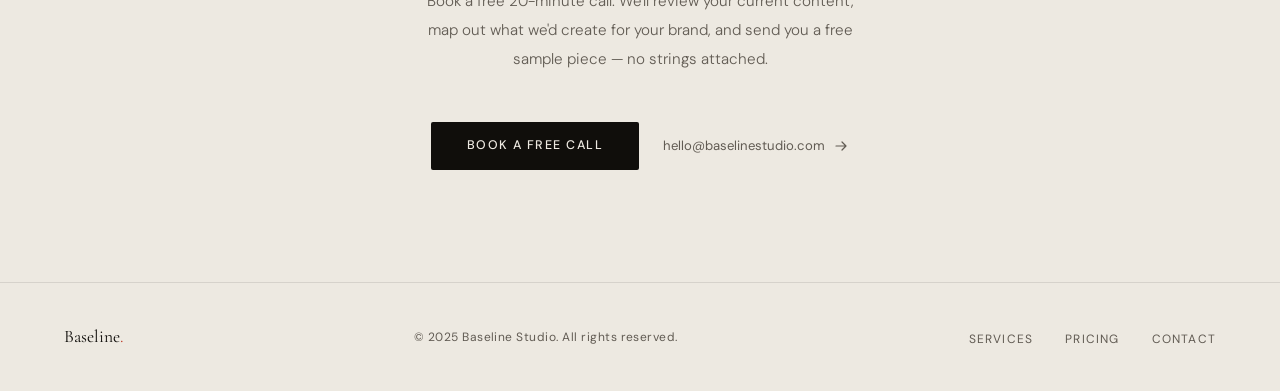
==== commit fee1874d: "Remove marquee from landing page Co-Authored-By: Claude Sonnet 4.6 <noreply@anthropic.com>" ====
--- a/index.html
+++ b/index.html
@@ -30,7 +30,7 @@
   <!-- 3. Boot -->
   <script>
     Render.mount(SITE, {
-      sections: ['nav', 'hero', 'marquee', 'testimonial', 'cta', 'footer']
+      sections: ['nav', 'hero', 'testimonial', 'cta', 'footer']
     });
   </script>
 </body>
